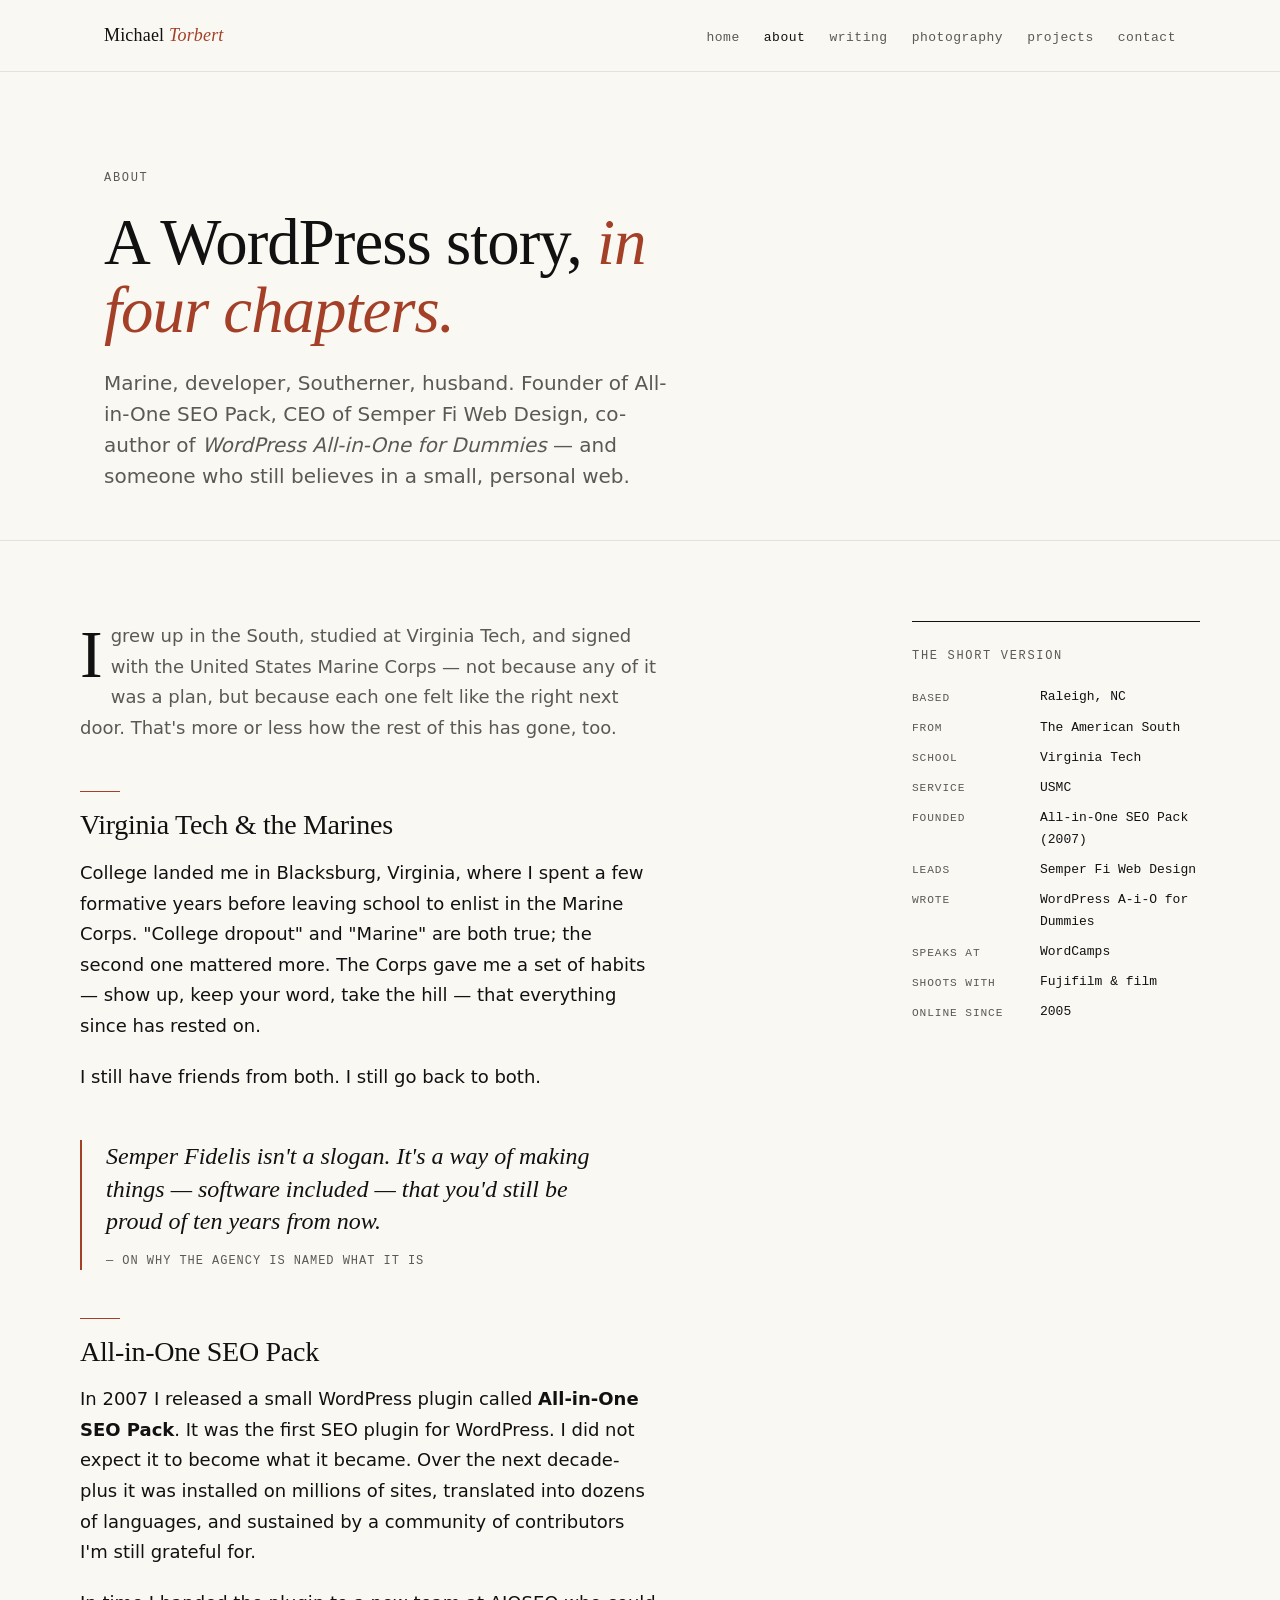
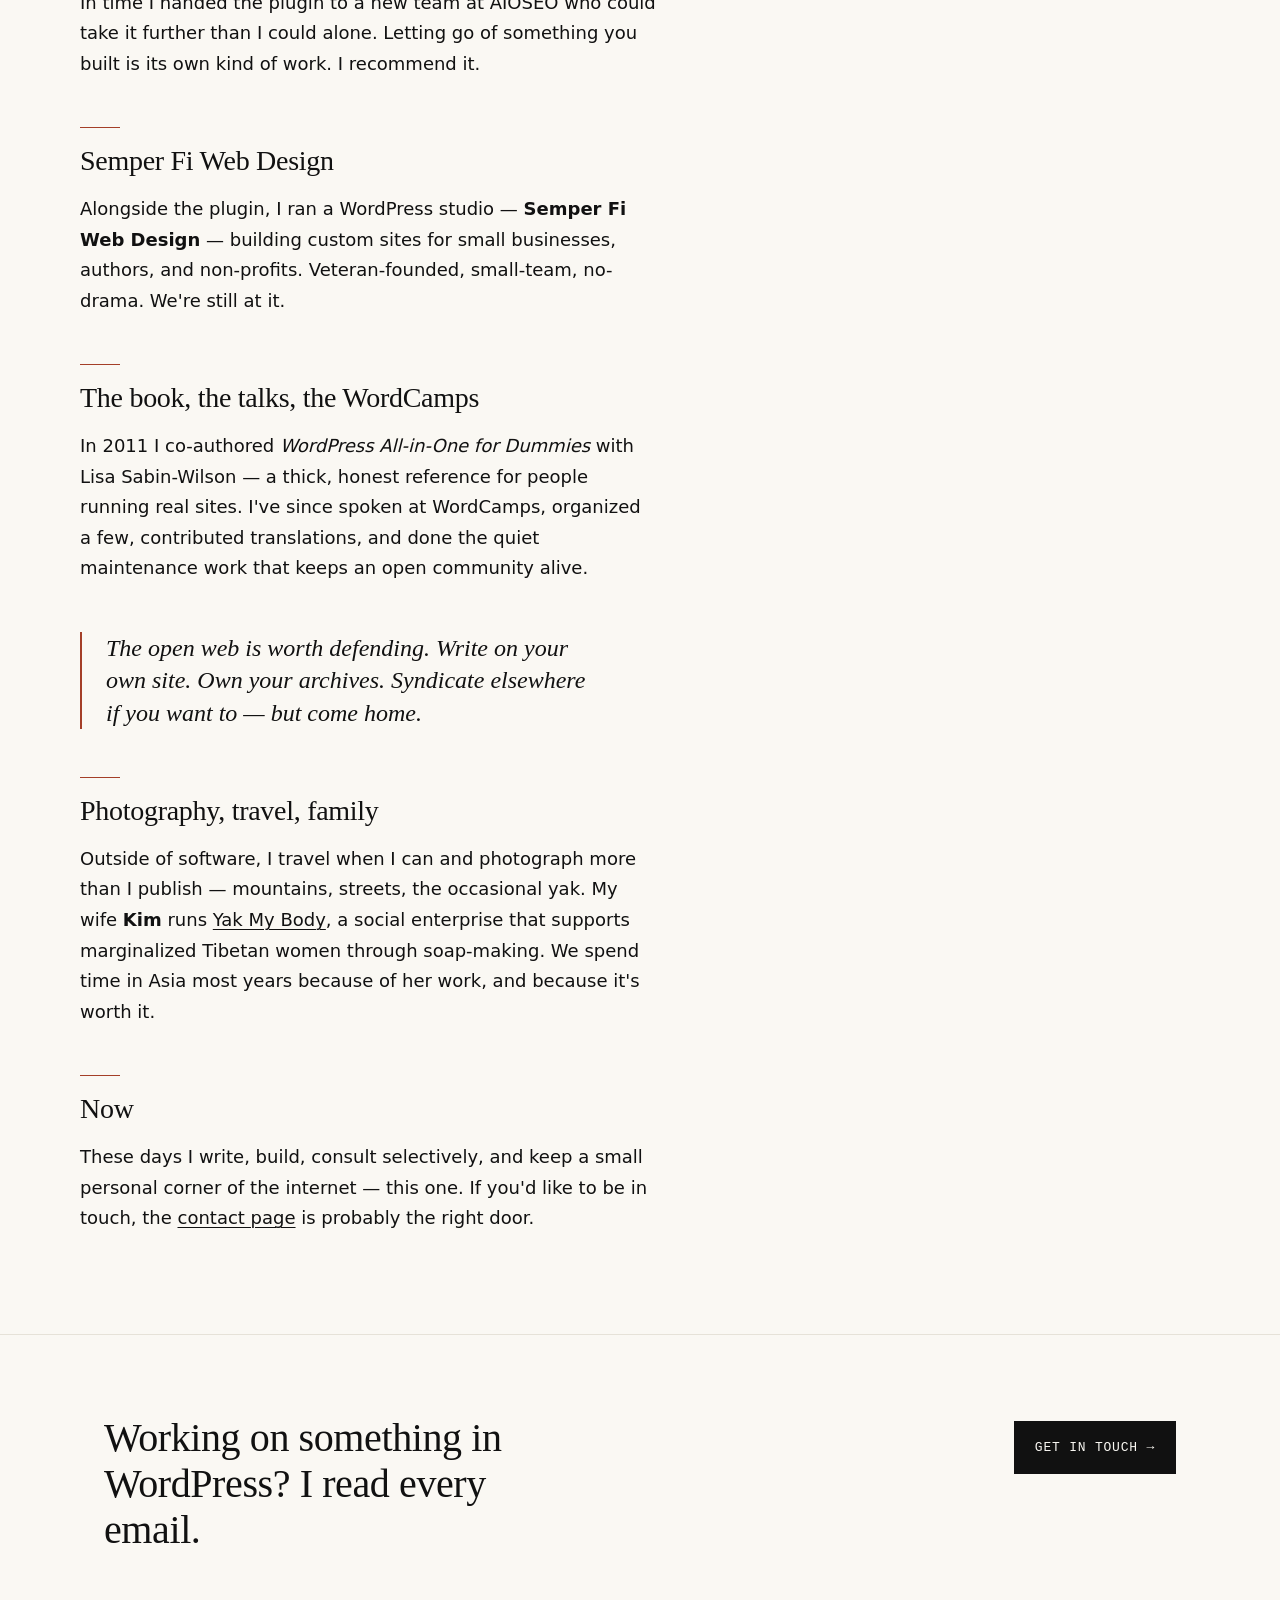
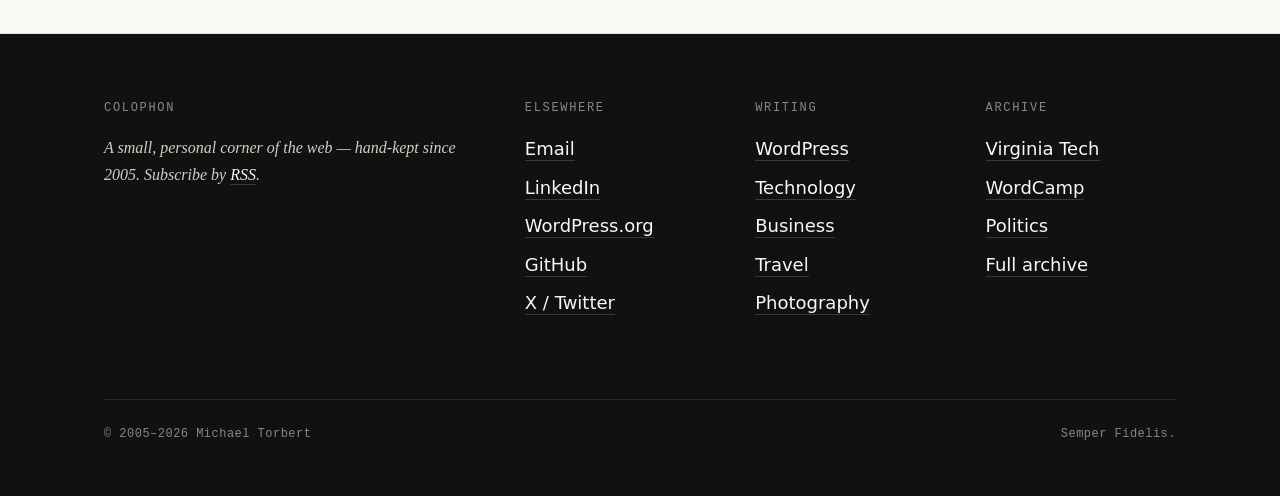
==== redesign/about.html @ 8e6cfedb "Add proposed redesign markup for michaeltorbert.com Three self-contained static HTML mockups (home, " ====
<!doctype html>
<html lang="en">
<head>
  <meta charset="utf-8">
  <meta name="viewport" content="width=device-width, initial-scale=1">
  <title>About — Michael Torbert</title>
  <meta name="description" content="Michael Torbert is a WordPress developer, Marine Corps veteran, founder of All-in-One SEO Pack, CEO of Semper Fi Web Design, and co-author of WordPress All-in-One for Dummies.">
  <style>
    :root {
      --ink: #111111; --bone: #faf8f3; --paper: #ffffff;
      --rule: #e6e2d8; --muted: #5b5952; --accent: #a43f28;
      --serif: Georgia, "Iowan Old Style", "Source Serif Pro", ui-serif, serif;
      --sans: -apple-system, BlinkMacSystemFont, "Inter", "Segoe UI", system-ui, sans-serif;
      --mono: ui-monospace, "SF Mono", "JetBrains Mono", Menlo, monospace;
      --measure: 36rem;
      --canvas: 70rem;
      --step: clamp(1rem, 0.9rem + 0.5vw, 1.125rem);
    }
    *, *::before, *::after { box-sizing: border-box; }
    body { margin: 0; background: var(--bone); color: var(--ink); font: var(--step)/1.7 var(--sans); font-feature-settings: "kern","liga"; }
    a { color: var(--ink); text-decoration: underline; text-underline-offset: 3px; text-decoration-thickness: 1px; }
    a:hover { color: var(--accent); text-decoration-thickness: 2px; }
    a:focus-visible { outline: 2px solid var(--accent); outline-offset: 3px; border-radius: 2px; }

    .skip { position: absolute; left: -9999px; background: var(--ink); color: var(--bone); padding: .5rem .75rem; }
    .skip:focus { left: 1rem; top: 1rem; z-index: 10; }

    .shell { max-width: var(--canvas); margin: 0 auto; padding: 0 1.5rem; }

    /* Header (shared) */
    .site-header { border-bottom: 1px solid var(--rule); background: var(--bone); position: sticky; top: 0; z-index: 5; }
    .site-header .shell { display: flex; align-items: baseline; justify-content: space-between; padding-top: 1.25rem; padding-bottom: 1.25rem; gap: 1.5rem; flex-wrap: wrap; }
    .wordmark { font-family: var(--serif); font-size: 1.125rem; font-weight: 400; letter-spacing: 0.01em; text-decoration: none; }
    .wordmark em { font-style: italic; color: var(--accent); }
    .primary-nav ul { list-style: none; margin: 0; padding: 0; display: flex; gap: 1.5rem; flex-wrap: wrap; font-family: var(--mono); font-size: .8125rem; letter-spacing: 0.04em; text-transform: lowercase; }
    .primary-nav a { text-decoration: none; color: var(--muted); }
    .primary-nav a[aria-current="page"] { color: var(--ink); }
    .primary-nav a:hover { color: var(--accent); }

    /* Page head */
    .page-head { padding: 6rem 0 3rem; border-bottom: 1px solid var(--rule); }
    .eyebrow { font-family: var(--mono); font-size: .75rem; letter-spacing: 0.14em; text-transform: uppercase; color: var(--muted); margin: 0 0 1.25rem; }
    .page-head h1 { font-family: var(--serif); font-weight: 400; font-size: clamp(2.25rem, 1.25rem + 3.5vw, 4.25rem); line-height: 1.05; letter-spacing: -0.015em; margin: 0 0 1.5rem; max-width: 18ch; }
    .page-head h1 em { font-style: italic; color: var(--accent); }
    .page-head .deck { font-size: 1.25rem; line-height: 1.55; color: var(--muted); max-width: var(--measure); margin: 0; }

    /* Article + sidecar */
    .about-body { display: grid; grid-template-columns: minmax(0, 1fr) 18rem; gap: 5rem; padding: 5rem 0; }
    .about-body article { max-width: var(--measure); }
    .about-body h2 { font-family: var(--serif); font-weight: 400; font-size: 1.75rem; line-height: 1.2; margin: 3rem 0 1rem; letter-spacing: -0.01em; }
    .about-body h2::before { content: ""; display: block; width: 2.5rem; height: 1px; background: var(--accent); margin-bottom: 1rem; }
    .about-body p { margin: 0 0 1.25rem; }
    .about-body p + p { text-indent: 1.5em; }
    .about-body p.no-indent + p, .about-body h2 + p, .about-body blockquote + p, .about-body hr + p { text-indent: 0; }
    .about-body .lede { font-size: 1.125rem; color: var(--muted); text-indent: 0; }
    .about-body .lede::first-letter {
      font-family: var(--serif);
      float: left; font-size: 4.25rem; line-height: .85;
      padding: .3rem .5rem 0 0; color: var(--ink);
    }

    blockquote.pull {
      font-family: var(--serif);
      font-size: 1.5rem; line-height: 1.35;
      font-style: italic;
      color: var(--ink);
      margin: 3rem 0;
      padding: 0 0 0 1.5rem;
      border-left: 2px solid var(--accent);
      max-width: 32rem;
    }
    blockquote.pull cite {
      display: block;
      font-family: var(--mono);
      font-size: .75rem;
      font-style: normal;
      letter-spacing: 0.08em;
      text-transform: uppercase;
      color: var(--muted);
      margin-top: 1rem;
    }

    /* Sidecar */
    aside.facts {
      position: sticky; top: 6rem; align-self: start;
      border-top: 1px solid var(--ink);
      padding-top: 1.5rem;
      font-family: var(--mono);
      font-size: .8125rem;
      line-height: 1.7;
    }
    aside.facts h3 {
      font-family: var(--mono); font-size: .75rem; letter-spacing: 0.14em;
      text-transform: uppercase; color: var(--muted); font-weight: 400; margin: 0 0 1.25rem;
    }
    aside.facts dl { margin: 0; display: grid; grid-template-columns: 7rem 1fr; gap: .5rem 1rem; }
    aside.facts dt { color: var(--muted); text-transform: uppercase; font-size: .7rem; letter-spacing: 0.08em; padding-top: .15rem; }
    aside.facts dd { margin: 0; color: var(--ink); }

    /* CTA strip */
    .cta-strip { padding: 5rem 0; border-top: 1px solid var(--rule); border-bottom: 1px solid var(--rule); }
    .cta-strip .shell { display: flex; align-items: baseline; justify-content: space-between; gap: 2rem; flex-wrap: wrap; }
    .cta-strip h2 { font-family: var(--serif); font-weight: 400; font-size: clamp(1.75rem, 1rem + 2vw, 2.5rem); line-height: 1.15; margin: 0; max-width: 22ch; letter-spacing: -0.01em; }
    .cta {
      font-family: var(--mono); font-size: .8125rem; letter-spacing: 0.06em; text-transform: uppercase;
      padding: .9rem 1.25rem; text-decoration: none; border: 1px solid var(--ink);
      display: inline-flex; align-items: center; gap: .5rem;
      background: var(--ink); color: var(--bone);
      transition: background .15s ease, color .15s ease;
    }
    .cta:hover { background: var(--accent); border-color: var(--accent); color: var(--bone); }

    /* Footer (shared) */
    .site-footer { padding: 4rem 0 2.5rem; background: var(--ink); color: var(--bone); }
    .site-footer .shell { display: grid; grid-template-columns: 2fr 1fr 1fr 1fr; gap: 2.5rem; }
    .site-footer h4 { font-family: var(--mono); font-size: .75rem; letter-spacing: 0.14em; text-transform: uppercase; color: #8a877e; margin: 0 0 1rem; font-weight: 400; }
    .site-footer a { color: var(--bone); text-decoration: none; border-bottom: 1px solid #3a3833; padding-bottom: 1px; }
    .site-footer a:hover { border-color: var(--bone); color: #fff; }
    .site-footer ul { list-style: none; margin: 0; padding: 0; display: flex; flex-direction: column; gap: .5rem; }
    .site-footer .colophon { grid-column: 1 / -1; border-top: 1px solid #2a2824; margin-top: 2.5rem; padding-top: 1.5rem; display: flex; justify-content: space-between; gap: 1.5rem; flex-wrap: wrap; font-family: var(--mono); font-size: .75rem; color: #8a877e; letter-spacing: 0.04em; }
    .site-footer .signoff { font-family: var(--serif); font-style: italic; color: #d4cfc2; font-size: 1rem; max-width: 22rem; }

    @media (max-width: 900px) {
      .about-body { grid-template-columns: 1fr; gap: 3rem; padding: 3rem 0; }
      aside.facts { position: static; }
    }
    @media (max-width: 780px) {
      .page-head { padding: 3.5rem 0 2.5rem; }
      .site-header .shell { padding-top: 1rem; padding-bottom: 1rem; }
      .primary-nav ul { gap: 1rem; }
      .site-footer .shell { grid-template-columns: 1fr 1fr; }
      .site-footer .colophon { grid-column: 1 / -1; }
    }
  </style>
</head>
<body>
  <a class="skip" href="#main">Skip to content</a>

  <header class="site-header">
    <div class="shell">
      <a class="wordmark" href="index.html">Michael <em>Torbert</em></a>
      <nav class="primary-nav" aria-label="Primary">
        <ul>
          <li><a href="index.html">home</a></li>
          <li><a href="about.html" aria-current="page">about</a></li>
          <li><a href="/writing/">writing</a></li>
          <li><a href="/photography/">photography</a></li>
          <li><a href="/projects/">projects</a></li>
          <li><a href="contact.html">contact</a></li>
        </ul>
      </nav>
    </div>
  </header>

  <main id="main">

    <section class="page-head" aria-labelledby="about-heading">
      <div class="shell">
        <p class="eyebrow">About</p>
        <h1 id="about-heading">A WordPress story, <em>in four chapters.</em></h1>
        <p class="deck">Marine, developer, Southerner, husband. Founder of All-in-One SEO Pack, CEO of Semper Fi Web Design, co-author of <em>WordPress All-in-One for Dummies</em> — and someone who still believes in a small, personal web.</p>
      </div>
    </section>

    <section>
      <div class="shell about-body">
        <article>
          <p class="lede no-indent">I grew up in the South, studied at Virginia Tech, and signed with the United States Marine Corps — not because any of it was a plan, but because each one felt like the right next door. That's more or less how the rest of this has gone, too.</p>

          <h2>Virginia Tech &amp; the Marines</h2>
          <p class="no-indent">College landed me in Blacksburg, Virginia, where I spent a few formative years before leaving school to enlist in the Marine Corps. "College dropout" and "Marine" are both true; the second one mattered more. The Corps gave me a set of habits — show up, keep your word, take the hill — that everything since has rested on.</p>
          <p>I still have friends from both. I still go back to both.</p>

          <blockquote class="pull">
            Semper Fidelis isn't a slogan. It's a way of making things — software included — that you'd still be proud of ten years from now.
            <cite>— On why the agency is named what it is</cite>
          </blockquote>

          <h2>All-in-One SEO Pack</h2>
          <p class="no-indent">In 2007 I released a small WordPress plugin called <strong>All-in-One SEO Pack</strong>. It was the first SEO plugin for WordPress. I did not expect it to become what it became. Over the next decade-plus it was installed on millions of sites, translated into dozens of languages, and sustained by a community of contributors I'm still grateful for.</p>
          <p>In time I handed the plugin to a new team at AIOSEO who could take it further than I could alone. Letting go of something you built is its own kind of work. I recommend it.</p>

          <h2>Semper Fi Web Design</h2>
          <p class="no-indent">Alongside the plugin, I ran a WordPress studio — <strong>Semper Fi Web Design</strong> — building custom sites for small businesses, authors, and non-profits. Veteran-founded, small-team, no-drama. We're still at it.</p>

          <h2>The book, the talks, the WordCamps</h2>
          <p class="no-indent">In 2011 I co-authored <em>WordPress All-in-One for Dummies</em> with Lisa Sabin-Wilson — a thick, honest reference for people running real sites. I've since spoken at WordCamps, organized a few, contributed translations, and done the quiet maintenance work that keeps an open community alive.</p>

          <blockquote class="pull">
            The open web is worth defending. Write on your own site. Own your archives. Syndicate elsewhere if you want to — but come home.
          </blockquote>

          <h2>Photography, travel, family</h2>
          <p class="no-indent">Outside of software, I travel when I can and photograph more than I publish — mountains, streets, the occasional yak. My wife <strong>Kim</strong> runs <a href="#">Yak My Body</a>, a social enterprise that supports marginalized Tibetan women through soap-making. We spend time in Asia most years because of her work, and because it's worth it.</p>

          <h2>Now</h2>
          <p class="no-indent">These days I write, build, consult selectively, and keep a small personal corner of the internet — this one. If you'd like to be in touch, the <a href="contact.html">contact page</a> is probably the right door.</p>
        </article>

        <aside class="facts" aria-label="Quick facts">
          <h3>The short version</h3>
          <dl>
            <dt>Based</dt>          <dd>Raleigh, NC</dd>
            <dt>From</dt>           <dd>The American South</dd>
            <dt>School</dt>         <dd>Virginia Tech</dd>
            <dt>Service</dt>        <dd>USMC</dd>
            <dt>Founded</dt>        <dd>All-in-One SEO Pack (2007)</dd>
            <dt>Leads</dt>          <dd>Semper Fi Web Design</dd>
            <dt>Wrote</dt>          <dd>WordPress A-i-O for Dummies</dd>
            <dt>Speaks at</dt>      <dd>WordCamps</dd>
            <dt>Shoots with</dt>    <dd>Fujifilm &amp; film</dd>
            <dt>Online since</dt>   <dd>2005</dd>
          </dl>
        </aside>
      </div>
    </section>

    <section class="cta-strip" aria-label="Contact">
      <div class="shell">
        <h2>Working on something in WordPress? I read every email.</h2>
        <a class="cta" href="contact.html">Get in touch →</a>
      </div>
    </section>

  </main>

  <footer class="site-footer">
    <div class="shell">
      <div>
        <h4>Colophon</h4>
        <p class="signoff">A small, personal corner of the web — hand-kept since 2005. Subscribe by <a href="/feed/">RSS</a>.</p>
      </div>
      <div>
        <h4>Elsewhere</h4>
        <ul>
          <li><a href="mailto:michael@example.com">Email</a></li>
          <li><a href="https://www.linkedin.com/in/michaeltorbert/">LinkedIn</a></li>
          <li><a href="https://profiles.wordpress.org/hallsofmontezuma/">WordPress.org</a></li>
          <li><a href="#">GitHub</a></li>
          <li><a href="#">X / Twitter</a></li>
        </ul>
      </div>
      <div>
        <h4>Writing</h4>
        <ul>
          <li><a href="/category/wordpress/">WordPress</a></li>
          <li><a href="/category/technology/">Technology</a></li>
          <li><a href="/category/business/">Business</a></li>
          <li><a href="/category/travel/">Travel</a></li>
          <li><a href="/category/photography/">Photography</a></li>
        </ul>
      </div>
      <div>
        <h4>Archive</h4>
        <ul>
          <li><a href="/category/virginia-tech/">Virginia Tech</a></li>
          <li><a href="/category/wordcamp/">WordCamp</a></li>
          <li><a href="/category/politics/">Politics</a></li>
          <li><a href="/archive/">Full archive</a></li>
        </ul>
      </div>
      <p class="colophon">
        <span>© 2005–2026 Michael Torbert</span>
        <span>Semper Fidelis.</span>
      </p>
    </div>
  </footer>

</body>
</html>
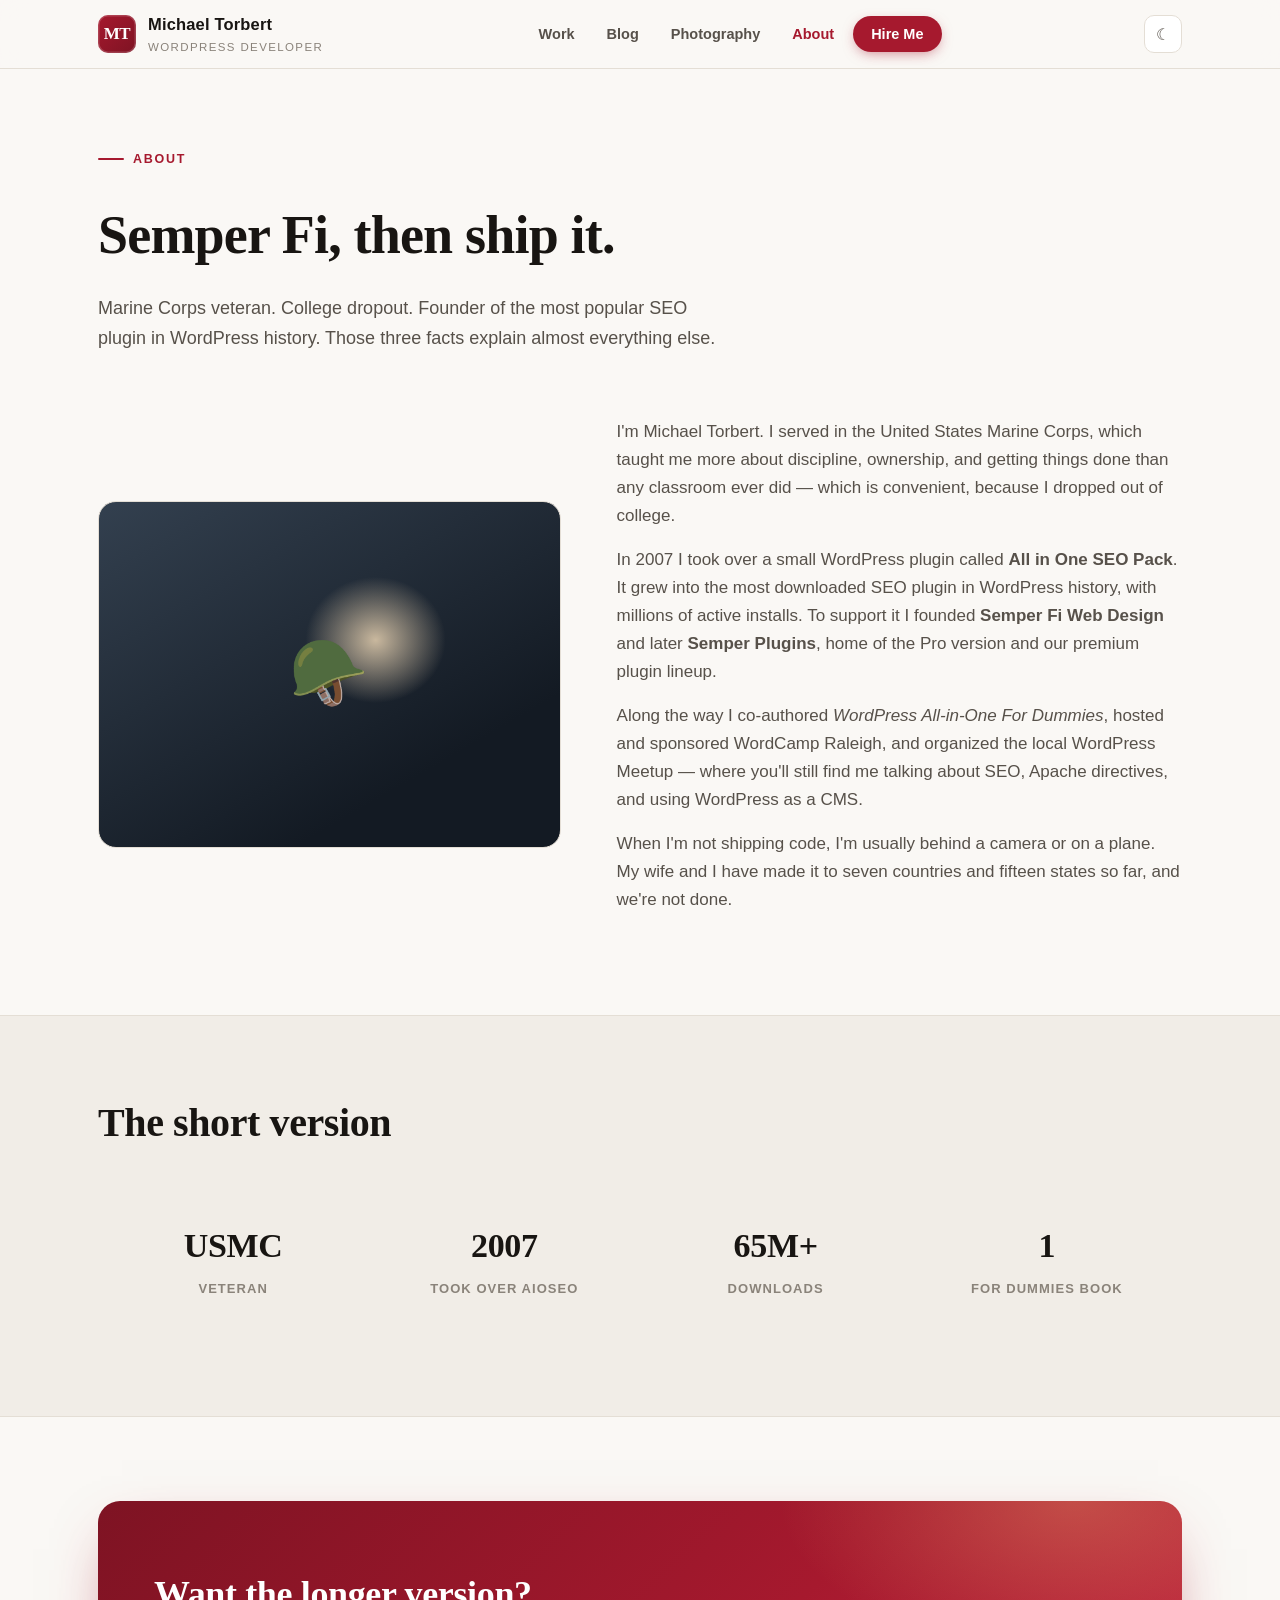
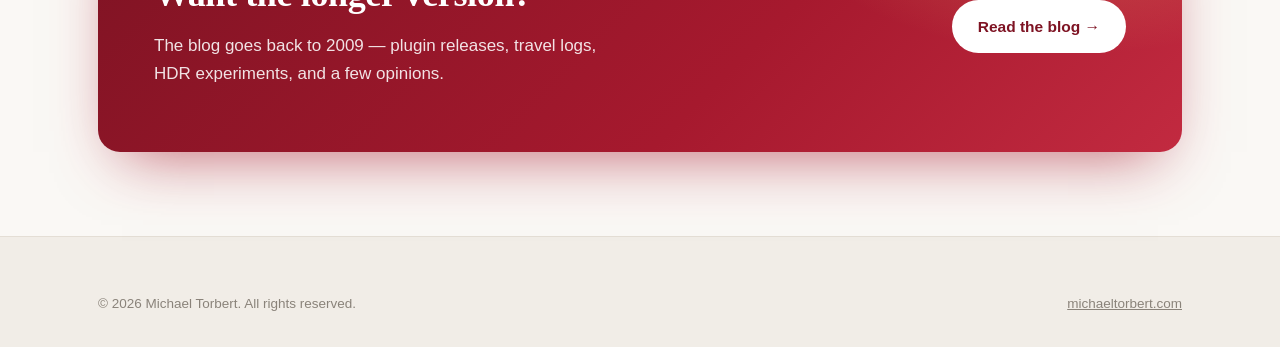
==== commit dd65386c: "Add comprehensive redesign prototype for michaeltorbert.com Static, dependency-free prototype: homep" ====
--- a/redesign/about.html
+++ b/redesign/about.html
@@ -1,270 +1,108 @@
-<!doctype html>
+<!DOCTYPE html>
 <html lang="en">
 <head>
-  <meta charset="utf-8">
-  <meta name="viewport" content="width=device-width, initial-scale=1">
-  <title>About — Michael Torbert</title>
-  <meta name="description" content="Michael Torbert is a WordPress developer, Marine Corps veteran, founder of All-in-One SEO Pack, CEO of Semper Fi Web Design, and co-author of WordPress All-in-One for Dummies.">
-  <style>
-    :root {
-      --ink: #111111; --bone: #faf8f3; --paper: #ffffff;
-      --rule: #e6e2d8; --muted: #5b5952; --accent: #a43f28;
-      --serif: Georgia, "Iowan Old Style", "Source Serif Pro", ui-serif, serif;
-      --sans: -apple-system, BlinkMacSystemFont, "Inter", "Segoe UI", system-ui, sans-serif;
-      --mono: ui-monospace, "SF Mono", "JetBrains Mono", Menlo, monospace;
-      --measure: 36rem;
-      --canvas: 70rem;
-      --step: clamp(1rem, 0.9rem + 0.5vw, 1.125rem);
-    }
-    *, *::before, *::after { box-sizing: border-box; }
-    body { margin: 0; background: var(--bone); color: var(--ink); font: var(--step)/1.7 var(--sans); font-feature-settings: "kern","liga"; }
-    a { color: var(--ink); text-decoration: underline; text-underline-offset: 3px; text-decoration-thickness: 1px; }
-    a:hover { color: var(--accent); text-decoration-thickness: 2px; }
-    a:focus-visible { outline: 2px solid var(--accent); outline-offset: 3px; border-radius: 2px; }
-
-    .skip { position: absolute; left: -9999px; background: var(--ink); color: var(--bone); padding: .5rem .75rem; }
-    .skip:focus { left: 1rem; top: 1rem; z-index: 10; }
-
-    .shell { max-width: var(--canvas); margin: 0 auto; padding: 0 1.5rem; }
-
-    /* Header (shared) */
-    .site-header { border-bottom: 1px solid var(--rule); background: var(--bone); position: sticky; top: 0; z-index: 5; }
-    .site-header .shell { display: flex; align-items: baseline; justify-content: space-between; padding-top: 1.25rem; padding-bottom: 1.25rem; gap: 1.5rem; flex-wrap: wrap; }
-    .wordmark { font-family: var(--serif); font-size: 1.125rem; font-weight: 400; letter-spacing: 0.01em; text-decoration: none; }
-    .wordmark em { font-style: italic; color: var(--accent); }
-    .primary-nav ul { list-style: none; margin: 0; padding: 0; display: flex; gap: 1.5rem; flex-wrap: wrap; font-family: var(--mono); font-size: .8125rem; letter-spacing: 0.04em; text-transform: lowercase; }
-    .primary-nav a { text-decoration: none; color: var(--muted); }
-    .primary-nav a[aria-current="page"] { color: var(--ink); }
-    .primary-nav a:hover { color: var(--accent); }
-
-    /* Page head */
-    .page-head { padding: 6rem 0 3rem; border-bottom: 1px solid var(--rule); }
-    .eyebrow { font-family: var(--mono); font-size: .75rem; letter-spacing: 0.14em; text-transform: uppercase; color: var(--muted); margin: 0 0 1.25rem; }
-    .page-head h1 { font-family: var(--serif); font-weight: 400; font-size: clamp(2.25rem, 1.25rem + 3.5vw, 4.25rem); line-height: 1.05; letter-spacing: -0.015em; margin: 0 0 1.5rem; max-width: 18ch; }
-    .page-head h1 em { font-style: italic; color: var(--accent); }
-    .page-head .deck { font-size: 1.25rem; line-height: 1.55; color: var(--muted); max-width: var(--measure); margin: 0; }
-
-    /* Article + sidecar */
-    .about-body { display: grid; grid-template-columns: minmax(0, 1fr) 18rem; gap: 5rem; padding: 5rem 0; }
-    .about-body article { max-width: var(--measure); }
-    .about-body h2 { font-family: var(--serif); font-weight: 400; font-size: 1.75rem; line-height: 1.2; margin: 3rem 0 1rem; letter-spacing: -0.01em; }
-    .about-body h2::before { content: ""; display: block; width: 2.5rem; height: 1px; background: var(--accent); margin-bottom: 1rem; }
-    .about-body p { margin: 0 0 1.25rem; }
-    .about-body p + p { text-indent: 1.5em; }
-    .about-body p.no-indent + p, .about-body h2 + p, .about-body blockquote + p, .about-body hr + p { text-indent: 0; }
-    .about-body .lede { font-size: 1.125rem; color: var(--muted); text-indent: 0; }
-    .about-body .lede::first-letter {
-      font-family: var(--serif);
-      float: left; font-size: 4.25rem; line-height: .85;
-      padding: .3rem .5rem 0 0; color: var(--ink);
-    }
-
-    blockquote.pull {
-      font-family: var(--serif);
-      font-size: 1.5rem; line-height: 1.35;
-      font-style: italic;
-      color: var(--ink);
-      margin: 3rem 0;
-      padding: 0 0 0 1.5rem;
-      border-left: 2px solid var(--accent);
-      max-width: 32rem;
-    }
-    blockquote.pull cite {
-      display: block;
-      font-family: var(--mono);
-      font-size: .75rem;
-      font-style: normal;
-      letter-spacing: 0.08em;
-      text-transform: uppercase;
-      color: var(--muted);
-      margin-top: 1rem;
-    }
-
-    /* Sidecar */
-    aside.facts {
-      position: sticky; top: 6rem; align-self: start;
-      border-top: 1px solid var(--ink);
-      padding-top: 1.5rem;
-      font-family: var(--mono);
-      font-size: .8125rem;
-      line-height: 1.7;
-    }
-    aside.facts h3 {
-      font-family: var(--mono); font-size: .75rem; letter-spacing: 0.14em;
-      text-transform: uppercase; color: var(--muted); font-weight: 400; margin: 0 0 1.25rem;
-    }
-    aside.facts dl { margin: 0; display: grid; grid-template-columns: 7rem 1fr; gap: .5rem 1rem; }
-    aside.facts dt { color: var(--muted); text-transform: uppercase; font-size: .7rem; letter-spacing: 0.08em; padding-top: .15rem; }
-    aside.facts dd { margin: 0; color: var(--ink); }
-
-    /* CTA strip */
-    .cta-strip { padding: 5rem 0; border-top: 1px solid var(--rule); border-bottom: 1px solid var(--rule); }
-    .cta-strip .shell { display: flex; align-items: baseline; justify-content: space-between; gap: 2rem; flex-wrap: wrap; }
-    .cta-strip h2 { font-family: var(--serif); font-weight: 400; font-size: clamp(1.75rem, 1rem + 2vw, 2.5rem); line-height: 1.15; margin: 0; max-width: 22ch; letter-spacing: -0.01em; }
-    .cta {
-      font-family: var(--mono); font-size: .8125rem; letter-spacing: 0.06em; text-transform: uppercase;
-      padding: .9rem 1.25rem; text-decoration: none; border: 1px solid var(--ink);
-      display: inline-flex; align-items: center; gap: .5rem;
-      background: var(--ink); color: var(--bone);
-      transition: background .15s ease, color .15s ease;
-    }
-    .cta:hover { background: var(--accent); border-color: var(--accent); color: var(--bone); }
-
-    /* Footer (shared) */
-    .site-footer { padding: 4rem 0 2.5rem; background: var(--ink); color: var(--bone); }
-    .site-footer .shell { display: grid; grid-template-columns: 2fr 1fr 1fr 1fr; gap: 2.5rem; }
-    .site-footer h4 { font-family: var(--mono); font-size: .75rem; letter-spacing: 0.14em; text-transform: uppercase; color: #8a877e; margin: 0 0 1rem; font-weight: 400; }
-    .site-footer a { color: var(--bone); text-decoration: none; border-bottom: 1px solid #3a3833; padding-bottom: 1px; }
-    .site-footer a:hover { border-color: var(--bone); color: #fff; }
-    .site-footer ul { list-style: none; margin: 0; padding: 0; display: flex; flex-direction: column; gap: .5rem; }
-    .site-footer .colophon { grid-column: 1 / -1; border-top: 1px solid #2a2824; margin-top: 2.5rem; padding-top: 1.5rem; display: flex; justify-content: space-between; gap: 1.5rem; flex-wrap: wrap; font-family: var(--mono); font-size: .75rem; color: #8a877e; letter-spacing: 0.04em; }
-    .site-footer .signoff { font-family: var(--serif); font-style: italic; color: #d4cfc2; font-size: 1rem; max-width: 22rem; }
-
-    @media (max-width: 900px) {
-      .about-body { grid-template-columns: 1fr; gap: 3rem; padding: 3rem 0; }
-      aside.facts { position: static; }
-    }
-    @media (max-width: 780px) {
-      .page-head { padding: 3.5rem 0 2.5rem; }
-      .site-header .shell { padding-top: 1rem; padding-bottom: 1rem; }
-      .primary-nav ul { gap: 1rem; }
-      .site-footer .shell { grid-template-columns: 1fr 1fr; }
-      .site-footer .colophon { grid-column: 1 / -1; }
-    }
-  </style>
+<meta charset="UTF-8">
+<meta name="viewport" content="width=device-width, initial-scale=1.0">
+<title>About — Michael Torbert</title>
+<meta name="description" content="Michael Torbert: Marine Corps veteran, founder of All in One SEO Pack, CEO of Semper Fi Web Design, co-author of WordPress All-in-One For Dummies.">
+<link rel="stylesheet" href="assets/style.css">
+<script src="assets/main.js"></script>
 </head>
 <body>
-  <a class="skip" href="#main">Skip to content</a>
 
-  <header class="site-header">
-    <div class="shell">
-      <a class="wordmark" href="index.html">Michael <em>Torbert</em></a>
-      <nav class="primary-nav" aria-label="Primary">
-        <ul>
-          <li><a href="index.html">home</a></li>
-          <li><a href="about.html" aria-current="page">about</a></li>
-          <li><a href="/writing/">writing</a></li>
-          <li><a href="/photography/">photography</a></li>
-          <li><a href="/projects/">projects</a></li>
-          <li><a href="contact.html">contact</a></li>
-        </ul>
-      </nav>
+<header class="site-header">
+  <div class="wrap nav">
+    <a class="brand" href="index.html">
+      <span class="monogram">MT</span>
+      <span class="name">Michael Torbert<small>WordPress Developer</small></span>
+    </a>
+    <ul class="nav-links">
+      <li><a href="index.html#work">Work</a></li>
+      <li><a href="blog.html">Blog</a></li>
+      <li><a href="index.html#photography">Photography</a></li>
+      <li><a href="about.html" class="active">About</a></li>
+      <li><a href="hire.html" class="nav-cta">Hire Me</a></li>
+    </ul>
+    <div style="display:flex;gap:10px;">
+      <button class="theme-toggle" aria-label="Toggle dark mode">☾</button>
+      <button class="menu-btn" aria-label="Menu">☰</button>
     </div>
-  </header>
+  </div>
+</header>
 
-  <main id="main">
-
-    <section class="page-head" aria-labelledby="about-heading">
-      <div class="shell">
-        <p class="eyebrow">About</p>
-        <h1 id="about-heading">A WordPress story, <em>in four chapters.</em></h1>
-        <p class="deck">Marine, developer, Southerner, husband. Founder of All-in-One SEO Pack, CEO of Semper Fi Web Design, co-author of <em>WordPress All-in-One for Dummies</em> — and someone who still believes in a small, personal web.</p>
-      </div>
-    </section>
-
-    <section>
-      <div class="shell about-body">
-        <article>
-          <p class="lede no-indent">I grew up in the South, studied at Virginia Tech, and signed with the United States Marine Corps — not because any of it was a plan, but because each one felt like the right next door. That's more or less how the rest of this has gone, too.</p>
-
-          <h2>Virginia Tech &amp; the Marines</h2>
-          <p class="no-indent">College landed me in Blacksburg, Virginia, where I spent a few formative years before leaving school to enlist in the Marine Corps. "College dropout" and "Marine" are both true; the second one mattered more. The Corps gave me a set of habits — show up, keep your word, take the hill — that everything since has rested on.</p>
-          <p>I still have friends from both. I still go back to both.</p>
-
-          <blockquote class="pull">
-            Semper Fidelis isn't a slogan. It's a way of making things — software included — that you'd still be proud of ten years from now.
-            <cite>— On why the agency is named what it is</cite>
-          </blockquote>
-
-          <h2>All-in-One SEO Pack</h2>
-          <p class="no-indent">In 2007 I released a small WordPress plugin called <strong>All-in-One SEO Pack</strong>. It was the first SEO plugin for WordPress. I did not expect it to become what it became. Over the next decade-plus it was installed on millions of sites, translated into dozens of languages, and sustained by a community of contributors I'm still grateful for.</p>
-          <p>In time I handed the plugin to a new team at AIOSEO who could take it further than I could alone. Letting go of something you built is its own kind of work. I recommend it.</p>
-
-          <h2>Semper Fi Web Design</h2>
-          <p class="no-indent">Alongside the plugin, I ran a WordPress studio — <strong>Semper Fi Web Design</strong> — building custom sites for small businesses, authors, and non-profits. Veteran-founded, small-team, no-drama. We're still at it.</p>
-
-          <h2>The book, the talks, the WordCamps</h2>
-          <p class="no-indent">In 2011 I co-authored <em>WordPress All-in-One for Dummies</em> with Lisa Sabin-Wilson — a thick, honest reference for people running real sites. I've since spoken at WordCamps, organized a few, contributed translations, and done the quiet maintenance work that keeps an open community alive.</p>
-
-          <blockquote class="pull">
-            The open web is worth defending. Write on your own site. Own your archives. Syndicate elsewhere if you want to — but come home.
-          </blockquote>
-
-          <h2>Photography, travel, family</h2>
-          <p class="no-indent">Outside of software, I travel when I can and photograph more than I publish — mountains, streets, the occasional yak. My wife <strong>Kim</strong> runs <a href="#">Yak My Body</a>, a social enterprise that supports marginalized Tibetan women through soap-making. We spend time in Asia most years because of her work, and because it's worth it.</p>
-
-          <h2>Now</h2>
-          <p class="no-indent">These days I write, build, consult selectively, and keep a small personal corner of the internet — this one. If you'd like to be in touch, the <a href="contact.html">contact page</a> is probably the right door.</p>
-        </article>
-
-        <aside class="facts" aria-label="Quick facts">
-          <h3>The short version</h3>
-          <dl>
-            <dt>Based</dt>          <dd>Raleigh, NC</dd>
-            <dt>From</dt>           <dd>The American South</dd>
-            <dt>School</dt>         <dd>Virginia Tech</dd>
-            <dt>Service</dt>        <dd>USMC</dd>
-            <dt>Founded</dt>        <dd>All-in-One SEO Pack (2007)</dd>
-            <dt>Leads</dt>          <dd>Semper Fi Web Design</dd>
-            <dt>Wrote</dt>          <dd>WordPress A-i-O for Dummies</dd>
-            <dt>Speaks at</dt>      <dd>WordCamps</dd>
-            <dt>Shoots with</dt>    <dd>Fujifilm &amp; film</dd>
-            <dt>Online since</dt>   <dd>2005</dd>
-          </dl>
-        </aside>
-      </div>
-    </section>
-
-    <section class="cta-strip" aria-label="Contact">
-      <div class="shell">
-        <h2>Working on something in WordPress? I read every email.</h2>
-        <a class="cta" href="contact.html">Get in touch →</a>
-      </div>
-    </section>
-
-  </main>
-
-  <footer class="site-footer">
-    <div class="shell">
-      <div>
-        <h4>Colophon</h4>
-        <p class="signoff">A small, personal corner of the web — hand-kept since 2005. Subscribe by <a href="/feed/">RSS</a>.</p>
-      </div>
-      <div>
-        <h4>Elsewhere</h4>
-        <ul>
-          <li><a href="mailto:michael@example.com">Email</a></li>
-          <li><a href="https://www.linkedin.com/in/michaeltorbert/">LinkedIn</a></li>
-          <li><a href="https://profiles.wordpress.org/hallsofmontezuma/">WordPress.org</a></li>
-          <li><a href="#">GitHub</a></li>
-          <li><a href="#">X / Twitter</a></li>
-        </ul>
-      </div>
-      <div>
-        <h4>Writing</h4>
-        <ul>
-          <li><a href="/category/wordpress/">WordPress</a></li>
-          <li><a href="/category/technology/">Technology</a></li>
-          <li><a href="/category/business/">Business</a></li>
-          <li><a href="/category/travel/">Travel</a></li>
-          <li><a href="/category/photography/">Photography</a></li>
-        </ul>
-      </div>
-      <div>
-        <h4>Archive</h4>
-        <ul>
-          <li><a href="/category/virginia-tech/">Virginia Tech</a></li>
-          <li><a href="/category/wordcamp/">WordCamp</a></li>
-          <li><a href="/category/politics/">Politics</a></li>
-          <li><a href="/archive/">Full archive</a></li>
-        </ul>
-      </div>
-      <p class="colophon">
-        <span>© 2005–2026 Michael Torbert</span>
-        <span>Semper Fidelis.</span>
+<main>
+  <section class="page-hero">
+    <div class="wrap">
+      <span class="kicker">About</span>
+      <h1>Semper Fi, then ship it.</h1>
+      <p class="lede">
+        Marine Corps veteran. College dropout. Founder of the most popular SEO plugin
+        in WordPress history. Those three facts explain almost everything else.
       </p>
     </div>
-  </footer>
+  </section>
+
+  <section class="section" style="padding-top:20px;">
+    <div class="wrap about-band">
+      <div class="photo">🪖</div>
+      <div>
+        <p>
+          I'm Michael Torbert. I served in the United States Marine Corps, which taught me
+          more about discipline, ownership, and getting things done than any classroom ever
+          did — which is convenient, because I dropped out of college.
+        </p>
+        <p>
+          In 2007 I took over a small WordPress plugin called <strong>All in One SEO Pack</strong>.
+          It grew into the most downloaded SEO plugin in WordPress history, with millions of
+          active installs. To support it I founded <strong>Semper Fi Web Design</strong> and later
+          <strong>Semper Plugins</strong>, home of the Pro version and our premium plugin lineup.
+        </p>
+        <p>
+          Along the way I co-authored <em>WordPress All-in-One For Dummies</em>, hosted and
+          sponsored WordCamp Raleigh, and organized the local WordPress Meetup — where you'll
+          still find me talking about SEO, Apache directives, and using WordPress as a CMS.
+        </p>
+        <p>
+          When I'm not shipping code, I'm usually behind a camera or on a plane. My wife and I
+          have made it to seven countries and fifteen states so far, and we're not done.
+        </p>
+      </div>
+    </div>
+  </section>
+
+  <section class="section alt">
+    <div class="wrap">
+      <div class="section-head"><h2>The short version</h2></div>
+      <div class="stats-grid" style="background:transparent;">
+        <div class="stat"><b>USMC</b><span>Veteran</span></div>
+        <div class="stat"><b>2007</b><span>Took over AIOSEO</span></div>
+        <div class="stat"><b>65M+</b><span>Downloads</span></div>
+        <div class="stat"><b>1</b><span>For Dummies book</span></div>
+      </div>
+    </div>
+  </section>
+
+  <section class="section">
+    <div class="wrap">
+      <div class="cta-band">
+        <div>
+          <h2>Want the longer version?</h2>
+          <p>The blog goes back to 2009 — plugin releases, travel logs, HDR experiments, and a few opinions.</p>
+        </div>
+        <a class="btn" href="blog.html">Read the blog →</a>
+      </div>
+    </div>
+  </section>
+</main>
+
+<footer class="site-footer" style="margin-top:0;">
+  <div class="wrap">
+    <div class="footer-bottom" style="border-top:0;padding-top:0;">
+      <span>© 2026 Michael Torbert. All rights reserved.</span>
+      <span><a href="index.html" style="color:inherit;">michaeltorbert.com</a></span>
+    </div>
+  </div>
+</footer>
 
 </body>
 </html>
--- a/redesign/assets/style.css
+++ b/redesign/assets/style.css
@@ -0,0 +1,956 @@
+/* ==========================================================================
+   michaeltorbert.com — 2026 redesign
+   Editorial-modern personal brand. Marine scarlet + gold on warm neutrals.
+   ========================================================================== */
+
+:root {
+  --bg: #faf8f5;
+  --bg-alt: #f1ede7;
+  --surface: #ffffff;
+  --ink: #181512;
+  --ink-soft: #57514a;
+  --ink-faint: #8a837a;
+  --line: #e4ded5;
+  --scarlet: #a6192e;
+  --scarlet-deep: #7e1323;
+  --gold: #c99a2e;
+  --gold-soft: #f3e3bd;
+  --radius: 14px;
+  --shadow: 0 1px 2px rgba(24, 21, 18, .05), 0 12px 32px -12px rgba(24, 21, 18, .14);
+  --font-display: "Iowan Old Style", "Palatino Linotype", Palatino, Georgia, serif;
+  --font-body: -apple-system, BlinkMacSystemFont, "Segoe UI", Roboto, "Helvetica Neue", Arial, sans-serif;
+  --font-mono: ui-monospace, "SF Mono", "Cascadia Code", Menlo, Consolas, monospace;
+}
+
+[data-theme="dark"] {
+  --bg: #12100e;
+  --bg-alt: #1a1714;
+  --surface: #211d19;
+  --ink: #f2ede6;
+  --ink-soft: #b8b0a5;
+  --ink-faint: #7d756b;
+  --line: #322c26;
+  --scarlet: #e2495e;
+  --scarlet-deep: #c43349;
+  --gold: #d9ad4b;
+  --gold-soft: #322a1a;
+  --shadow: 0 1px 2px rgba(0, 0, 0, .4), 0 16px 40px -16px rgba(0, 0, 0, .6);
+}
+
+* { box-sizing: border-box; margin: 0; padding: 0; }
+
+html { scroll-behavior: smooth; }
+
+body {
+  font-family: var(--font-body);
+  background: var(--bg);
+  color: var(--ink);
+  line-height: 1.65;
+  font-size: 17px;
+  -webkit-font-smoothing: antialiased;
+  transition: background .3s ease, color .3s ease;
+}
+
+img { max-width: 100%; display: block; }
+a { color: inherit; }
+
+.wrap { max-width: 1140px; margin: 0 auto; padding: 0 28px; }
+
+/* ---------- Header ---------- */
+
+.site-header {
+  position: sticky;
+  top: 0;
+  z-index: 50;
+  background: color-mix(in srgb, var(--bg) 88%, transparent);
+  backdrop-filter: blur(12px);
+  -webkit-backdrop-filter: blur(12px);
+  border-bottom: 1px solid var(--line);
+}
+
+.nav {
+  display: flex;
+  align-items: center;
+  justify-content: space-between;
+  height: 68px;
+  gap: 24px;
+}
+
+.brand {
+  display: flex;
+  align-items: center;
+  gap: 12px;
+  text-decoration: none;
+  font-weight: 700;
+  letter-spacing: .01em;
+}
+
+.brand .monogram {
+  width: 38px;
+  height: 38px;
+  border-radius: 10px;
+  background: linear-gradient(135deg, var(--scarlet), var(--scarlet-deep));
+  color: #fff;
+  font-family: var(--font-display);
+  font-size: 17px;
+  display: grid;
+  place-items: center;
+  letter-spacing: -.02em;
+  box-shadow: inset 0 0 0 1.5px rgba(255, 255, 255, .18);
+}
+
+.brand .name { font-size: 16.5px; }
+.brand .name small {
+  display: block;
+  font-weight: 500;
+  font-size: 11.5px;
+  letter-spacing: .12em;
+  text-transform: uppercase;
+  color: var(--ink-faint);
+}
+
+.nav-links {
+  display: flex;
+  align-items: center;
+  gap: 6px;
+  list-style: none;
+}
+
+.nav-links a {
+  text-decoration: none;
+  font-size: 14.5px;
+  font-weight: 600;
+  color: var(--ink-soft);
+  padding: 9px 13px;
+  border-radius: 9px;
+  transition: color .15s, background .15s;
+}
+
+.nav-links a:hover { color: var(--ink); background: var(--bg-alt); }
+.nav-links a.active { color: var(--scarlet); }
+
+.nav-cta {
+  text-decoration: none;
+  font-size: 14.5px;
+  font-weight: 700;
+  color: #fff !important;
+  background: var(--scarlet);
+  padding: 10px 18px !important;
+  border-radius: 99px !important;
+  box-shadow: 0 4px 14px -4px color-mix(in srgb, var(--scarlet) 60%, transparent);
+}
+.nav-cta:hover { background: var(--scarlet-deep) !important; color: #fff !important; }
+
+.theme-toggle {
+  border: 1px solid var(--line);
+  background: var(--surface);
+  color: var(--ink-soft);
+  width: 38px;
+  height: 38px;
+  border-radius: 10px;
+  cursor: pointer;
+  font-size: 16px;
+  display: grid;
+  place-items: center;
+}
+.theme-toggle:hover { color: var(--ink); }
+
+.menu-btn { display: none; }
+
+/* ---------- Hero ---------- */
+
+.hero {
+  position: relative;
+  padding: 88px 0 72px;
+  overflow: hidden;
+}
+
+.hero::before {
+  content: "";
+  position: absolute;
+  inset: 0;
+  background:
+    radial-gradient(700px 360px at 85% -10%, color-mix(in srgb, var(--gold) 16%, transparent), transparent 70%),
+    radial-gradient(620px 420px at -8% 110%, color-mix(in srgb, var(--scarlet) 9%, transparent), transparent 70%);
+  pointer-events: none;
+}
+
+.hero-grid {
+  position: relative;
+  display: grid;
+  grid-template-columns: 1.25fr .75fr;
+  gap: 56px;
+  align-items: center;
+}
+
+.kicker {
+  display: inline-flex;
+  align-items: center;
+  gap: 9px;
+  font-size: 12.5px;
+  font-weight: 700;
+  letter-spacing: .14em;
+  text-transform: uppercase;
+  color: var(--scarlet);
+  margin-bottom: 22px;
+}
+.kicker::before {
+  content: "";
+  width: 26px;
+  height: 2px;
+  background: var(--scarlet);
+  border-radius: 2px;
+}
+
+.hero h1 {
+  font-family: var(--font-display);
+  font-size: clamp(40px, 5.6vw, 64px);
+  line-height: 1.06;
+  letter-spacing: -.015em;
+  font-weight: 600;
+  margin-bottom: 22px;
+}
+
+.hero h1 em {
+  font-style: italic;
+  color: var(--scarlet);
+}
+
+.hero .lede {
+  font-size: 19px;
+  color: var(--ink-soft);
+  max-width: 54ch;
+  margin-bottom: 34px;
+}
+
+.btn-row { display: flex; gap: 14px; flex-wrap: wrap; }
+
+.btn {
+  display: inline-flex;
+  align-items: center;
+  gap: 8px;
+  text-decoration: none;
+  font-weight: 700;
+  font-size: 15.5px;
+  padding: 14px 26px;
+  border-radius: 99px;
+  transition: transform .15s, box-shadow .15s, background .15s;
+}
+.btn:hover { transform: translateY(-1px); }
+
+.btn-primary {
+  background: var(--scarlet);
+  color: #fff;
+  box-shadow: 0 8px 22px -8px color-mix(in srgb, var(--scarlet) 70%, transparent);
+}
+.btn-primary:hover { background: var(--scarlet-deep); }
+
+.btn-ghost {
+  border: 1.5px solid var(--line);
+  background: var(--surface);
+  color: var(--ink);
+}
+.btn-ghost:hover { border-color: var(--ink-faint); }
+
+/* Hero portrait card */
+
+.hero-card {
+  position: relative;
+  border-radius: 22px;
+  background: var(--surface);
+  border: 1px solid var(--line);
+  box-shadow: var(--shadow);
+  padding: 26px;
+}
+
+.portrait {
+  aspect-ratio: 4 / 4.4;
+  border-radius: 14px;
+  background:
+    radial-gradient(120px 120px at 50% 34%, #cdbfae, transparent 70%),
+    linear-gradient(165deg, #2c2a33 0%, #3c3a45 48%, #191820 100%);
+  position: relative;
+  overflow: hidden;
+  display: grid;
+  place-items: center;
+}
+
+.portrait .silhouette { font-size: 84px; opacity: .55; filter: grayscale(1); }
+
+.portrait .photo-note {
+  position: absolute;
+  bottom: 12px;
+  left: 12px;
+  right: 12px;
+  text-align: center;
+  font-size: 11.5px;
+  letter-spacing: .1em;
+  text-transform: uppercase;
+  color: rgba(255, 255, 255, .55);
+}
+
+.hero-card .badges {
+  display: flex;
+  gap: 8px;
+  flex-wrap: wrap;
+  margin-top: 18px;
+}
+
+.badge {
+  font-size: 12px;
+  font-weight: 700;
+  letter-spacing: .04em;
+  padding: 6px 12px;
+  border-radius: 99px;
+  background: var(--bg-alt);
+  color: var(--ink-soft);
+  border: 1px solid var(--line);
+}
+.badge.gold { background: var(--gold-soft); border-color: color-mix(in srgb, var(--gold) 40%, transparent); color: #6b4f12; }
+[data-theme="dark"] .badge.gold { background: color-mix(in srgb, var(--gold) 18%, transparent); color: var(--gold); }
+
+/* ---------- Stat band ---------- */
+
+.stats {
+  border-top: 1px solid var(--line);
+  border-bottom: 1px solid var(--line);
+  background: var(--bg-alt);
+}
+
+.stats-grid {
+  display: grid;
+  grid-template-columns: repeat(4, 1fr);
+  gap: 1px;
+}
+
+.stat {
+  padding: 30px 24px;
+  text-align: center;
+}
+
+.stat b {
+  display: block;
+  font-family: var(--font-display);
+  font-size: 34px;
+  font-weight: 600;
+  letter-spacing: -.01em;
+}
+
+.stat span {
+  font-size: 13px;
+  font-weight: 600;
+  letter-spacing: .08em;
+  text-transform: uppercase;
+  color: var(--ink-faint);
+}
+
+/* ---------- Sections ---------- */
+
+.section { padding: 84px 0; }
+.section.alt { background: var(--bg-alt); border-top: 1px solid var(--line); border-bottom: 1px solid var(--line); }
+
+.section-head {
+  display: flex;
+  align-items: flex-end;
+  justify-content: space-between;
+  gap: 24px;
+  margin-bottom: 42px;
+}
+
+.section-head h2 {
+  font-family: var(--font-display);
+  font-size: clamp(28px, 3.4vw, 40px);
+  font-weight: 600;
+  letter-spacing: -.01em;
+  line-height: 1.15;
+}
+
+.section-head p { color: var(--ink-soft); max-width: 52ch; margin-top: 10px; }
+
+.see-all {
+  flex-shrink: 0;
+  font-size: 14.5px;
+  font-weight: 700;
+  color: var(--scarlet);
+  text-decoration: none;
+  white-space: nowrap;
+}
+.see-all:hover { text-decoration: underline; }
+
+/* ---------- Work cards ---------- */
+
+.work-grid {
+  display: grid;
+  grid-template-columns: repeat(2, 1fr);
+  gap: 22px;
+}
+
+.work-card {
+  background: var(--surface);
+  border: 1px solid var(--line);
+  border-radius: var(--radius);
+  padding: 30px;
+  box-shadow: var(--shadow);
+  display: flex;
+  flex-direction: column;
+  gap: 14px;
+  transition: transform .18s ease, box-shadow .18s ease;
+}
+.work-card:hover { transform: translateY(-3px); }
+
+.work-card.feature {
+  grid-column: span 2;
+  display: grid;
+  grid-template-columns: 1.1fr .9fr;
+  gap: 36px;
+  align-items: center;
+}
+
+.work-icon {
+  width: 50px;
+  height: 50px;
+  border-radius: 13px;
+  display: grid;
+  place-items: center;
+  font-size: 23px;
+  background: var(--gold-soft);
+  border: 1px solid color-mix(in srgb, var(--gold) 35%, transparent);
+}
+[data-theme="dark"] .work-icon { background: color-mix(in srgb, var(--gold) 14%, transparent); }
+
+.work-card h3 {
+  font-family: var(--font-display);
+  font-size: 24px;
+  font-weight: 600;
+  letter-spacing: -.01em;
+}
+
+.work-card p { color: var(--ink-soft); font-size: 15.5px; }
+
+.work-meta {
+  margin-top: auto;
+  display: flex;
+  gap: 8px;
+  flex-wrap: wrap;
+}
+
+.work-shot {
+  border-radius: 12px;
+  aspect-ratio: 16 / 10;
+  background: linear-gradient(140deg, #1d2b3a, #0e1620 60%, #1a2533);
+  border: 1px solid var(--line);
+  position: relative;
+  overflow: hidden;
+}
+
+.work-shot .ui-bar {
+  position: absolute;
+  top: 0; left: 0; right: 0;
+  height: 30px;
+  background: rgba(255, 255, 255, .07);
+  display: flex;
+  align-items: center;
+  gap: 6px;
+  padding: 0 12px;
+}
+.work-shot .ui-bar i {
+  width: 9px; height: 9px; border-radius: 50%;
+  background: rgba(255, 255, 255, .25);
+}
+.work-shot .ui-lines { position: absolute; top: 48px; left: 18px; right: 18px; }
+.work-shot .ui-lines b {
+  display: block;
+  height: 11px;
+  border-radius: 6px;
+  background: rgba(255, 255, 255, .12);
+  margin-bottom: 10px;
+}
+.work-shot .ui-lines b:nth-child(1) { width: 42%; background: color-mix(in srgb, var(--gold) 75%, transparent); height: 14px; }
+.work-shot .ui-lines b:nth-child(2) { width: 88%; }
+.work-shot .ui-lines b:nth-child(3) { width: 72%; }
+.work-shot .ui-lines b:nth-child(4) { width: 80%; }
+.work-shot .ui-lines b:nth-child(5) { width: 36%; background: color-mix(in srgb, var(--scarlet) 70%, transparent); }
+
+/* ---------- Blog cards ---------- */
+
+.post-grid {
+  display: grid;
+  grid-template-columns: repeat(3, 1fr);
+  gap: 22px;
+}
+
+.post-card {
+  background: var(--surface);
+  border: 1px solid var(--line);
+  border-radius: var(--radius);
+  overflow: hidden;
+  box-shadow: var(--shadow);
+  display: flex;
+  flex-direction: column;
+  transition: transform .18s ease;
+  text-decoration: none;
+}
+.post-card:hover { transform: translateY(-3px); }
+
+.post-thumb {
+  aspect-ratio: 16 / 9;
+  background: linear-gradient(135deg, var(--bg-alt), var(--line));
+  display: grid;
+  place-items: center;
+  font-size: 38px;
+}
+
+.post-thumb.t-wp { background: linear-gradient(135deg, #1d3d57, #0f2436); }
+.post-thumb.t-photo { background: linear-gradient(135deg, #3a2d4d, #1d1530); }
+.post-thumb.t-travel { background: linear-gradient(135deg, #1f4a3d, #0e2a21); }
+.post-thumb.t-opinion { background: linear-gradient(135deg, #54331c, #2e1a0c); }
+.post-thumb.t-life { background: linear-gradient(135deg, #4d1d28, #2b0e15); }
+
+.post-body { padding: 22px 24px 24px; display: flex; flex-direction: column; gap: 10px; flex: 1; }
+
+.post-tags { display: flex; gap: 8px; align-items: center; }
+
+.tag {
+  font-size: 11.5px;
+  font-weight: 700;
+  letter-spacing: .07em;
+  text-transform: uppercase;
+  color: var(--scarlet);
+}
+
+.post-card h3 {
+  font-family: var(--font-display);
+  font-size: 20.5px;
+  font-weight: 600;
+  line-height: 1.3;
+  letter-spacing: -.005em;
+}
+
+.post-card p { color: var(--ink-soft); font-size: 14.5px; flex: 1; }
+
+.post-date { font-size: 13px; color: var(--ink-faint); font-weight: 600; }
+
+/* ---------- Photography strip ---------- */
+
+.photo-grid {
+  display: grid;
+  grid-template-columns: repeat(4, 1fr);
+  grid-auto-rows: 190px;
+  gap: 14px;
+}
+
+.photo-tile {
+  border-radius: 12px;
+  position: relative;
+  overflow: hidden;
+  display: flex;
+  align-items: flex-end;
+  text-decoration: none;
+  border: 1px solid var(--line);
+  transition: transform .18s ease;
+}
+.photo-tile:hover { transform: scale(1.015); }
+.photo-tile.wide { grid-column: span 2; }
+
+.photo-tile span {
+  position: relative;
+  color: #fff;
+  font-size: 13.5px;
+  font-weight: 700;
+  padding: 14px 16px;
+  text-shadow: 0 1px 8px rgba(0, 0, 0, .6);
+}
+
+.photo-tile::after {
+  content: "";
+  position: absolute;
+  inset: 0;
+  background: linear-gradient(to top, rgba(0, 0, 0, .45), transparent 55%);
+}
+
+.ph-1 { background: linear-gradient(160deg, #7a8aa0 0%, #d8dee8 45%, #eef1f6 60%, #aab6c6 100%); } /* snow */
+.ph-2 { background: radial-gradient(140% 100% at 30% 20%, #d8a13a 0%, #8a4a1f 40%, #2b1408 100%); } /* HDR auto */
+.ph-3 { background: linear-gradient(160deg, #16202e 0%, #2c4a6e 55%, #0c121c 100%); } /* B&O tech */
+.ph-4 { background: linear-gradient(160deg, #1d4a38 0%, #5c9e6e 60%, #16352a 100%); } /* travel */
+.ph-5 { background: linear-gradient(160deg, #6e2330 0%, #b8434f 55%, #3a0f18 100%); } /* sunset */
+
+/* ---------- About band ---------- */
+
+.about-band { display: grid; grid-template-columns: .9fr 1.1fr; gap: 56px; align-items: center; }
+
+.about-band .photo {
+  border-radius: 18px;
+  aspect-ratio: 4 / 3;
+  background:
+    radial-gradient(100px 90px at 60% 40%, #c9b89e, transparent 70%),
+    linear-gradient(150deg, #33404f, #131a23 75%);
+  border: 1px solid var(--line);
+  display: grid;
+  place-items: center;
+  font-size: 64px;
+}
+
+.about-band h2 {
+  font-family: var(--font-display);
+  font-size: clamp(28px, 3.2vw, 38px);
+  font-weight: 600;
+  margin-bottom: 18px;
+  letter-spacing: -.01em;
+}
+
+.about-band p { color: var(--ink-soft); margin-bottom: 16px; }
+
+.timeline { list-style: none; margin-top: 26px; }
+.timeline li {
+  display: flex;
+  gap: 16px;
+  padding: 10px 0;
+  font-size: 15px;
+  border-bottom: 1px dashed var(--line);
+}
+.timeline li:last-child { border-bottom: 0; }
+.timeline b { color: var(--scarlet); font-family: var(--font-mono); font-size: 13px; min-width: 88px; padding-top: 2px; }
+
+/* ---------- CTA band ---------- */
+
+.cta-band {
+  background: linear-gradient(135deg, var(--scarlet-deep), var(--scarlet) 60%, #c22a40);
+  color: #fff;
+  border-radius: 22px;
+  padding: 64px 56px;
+  display: flex;
+  align-items: center;
+  justify-content: space-between;
+  gap: 36px;
+  position: relative;
+  overflow: hidden;
+  box-shadow: 0 24px 60px -24px color-mix(in srgb, var(--scarlet) 70%, transparent);
+}
+
+.cta-band::before {
+  content: "";
+  position: absolute;
+  inset: 0;
+  background: radial-gradient(420px 220px at 90% 0%, rgba(255, 215, 130, .25), transparent 70%);
+}
+
+.cta-band h2 {
+  position: relative;
+  font-family: var(--font-display);
+  font-size: clamp(26px, 3vw, 36px);
+  font-weight: 600;
+  letter-spacing: -.01em;
+}
+
+.cta-band p { position: relative; opacity: .88; margin-top: 8px; max-width: 48ch; }
+
+.cta-band .btn {
+  position: relative;
+  background: #fff;
+  color: var(--scarlet-deep);
+  flex-shrink: 0;
+}
+
+/* ---------- Footer ---------- */
+
+.site-footer {
+  border-top: 1px solid var(--line);
+  background: var(--bg-alt);
+  padding: 56px 0 32px;
+  margin-top: 84px;
+}
+
+.footer-grid {
+  display: grid;
+  grid-template-columns: 1.4fr 1fr 1fr 1fr;
+  gap: 40px;
+  margin-bottom: 44px;
+}
+
+.footer-grid h4 {
+  font-size: 12.5px;
+  font-weight: 700;
+  letter-spacing: .12em;
+  text-transform: uppercase;
+  color: var(--ink-faint);
+  margin-bottom: 14px;
+}
+
+.footer-grid ul { list-style: none; }
+.footer-grid li { margin-bottom: 9px; }
+.footer-grid a { text-decoration: none; color: var(--ink-soft); font-size: 15px; }
+.footer-grid a:hover { color: var(--scarlet); }
+
+.footer-blurb { color: var(--ink-soft); font-size: 15px; max-width: 36ch; margin-top: 12px; }
+
+.footer-bottom {
+  border-top: 1px solid var(--line);
+  padding-top: 24px;
+  display: flex;
+  justify-content: space-between;
+  gap: 16px;
+  font-size: 13.5px;
+  color: var(--ink-faint);
+  flex-wrap: wrap;
+}
+
+/* ---------- Blog index page ---------- */
+
+.page-hero { padding: 72px 0 44px; }
+.page-hero h1 {
+  font-family: var(--font-display);
+  font-size: clamp(36px, 4.6vw, 54px);
+  font-weight: 600;
+  letter-spacing: -.015em;
+  margin-bottom: 14px;
+}
+.page-hero .lede { color: var(--ink-soft); font-size: 18px; max-width: 62ch; }
+
+.filter-bar {
+  display: flex;
+  gap: 10px;
+  flex-wrap: wrap;
+  margin: 36px 0 36px;
+}
+
+.filter-chip {
+  border: 1.5px solid var(--line);
+  background: var(--surface);
+  color: var(--ink-soft);
+  font-size: 14px;
+  font-weight: 700;
+  padding: 9px 18px;
+  border-radius: 99px;
+  cursor: pointer;
+  transition: all .15s;
+  font-family: var(--font-body);
+}
+.filter-chip:hover { border-color: var(--ink-faint); color: var(--ink); }
+.filter-chip.active {
+  background: var(--ink);
+  border-color: var(--ink);
+  color: var(--bg);
+}
+
+/* ---------- Article page ---------- */
+
+.article-hero { padding: 76px 0 40px; max-width: 760px; margin: 0 auto; }
+
+.article-hero h1 {
+  font-family: var(--font-display);
+  font-size: clamp(32px, 4.4vw, 48px);
+  font-weight: 600;
+  line-height: 1.14;
+  letter-spacing: -.012em;
+  margin: 18px 0 22px;
+}
+
+.article-meta {
+  display: flex;
+  align-items: center;
+  gap: 14px;
+  color: var(--ink-faint);
+  font-size: 14.5px;
+}
+
+.article-meta .avatar {
+  width: 42px;
+  height: 42px;
+  border-radius: 50%;
+  background: linear-gradient(135deg, var(--scarlet), var(--scarlet-deep));
+  color: #fff;
+  display: grid;
+  place-items: center;
+  font-weight: 700;
+  font-size: 15px;
+}
+
+.article-meta b { color: var(--ink); display: block; font-size: 15px; }
+
+.article-body {
+  max-width: 720px;
+  margin: 0 auto;
+  padding-bottom: 64px;
+  font-size: 18px;
+  line-height: 1.78;
+}
+
+.article-body > * + * { margin-top: 26px; }
+
+.article-body h2 {
+  font-family: var(--font-display);
+  font-size: 28px;
+  font-weight: 600;
+  margin-top: 46px;
+  letter-spacing: -.01em;
+}
+
+.article-body p { color: color-mix(in srgb, var(--ink) 86%, var(--ink-soft)); }
+
+.article-body blockquote {
+  border-left: 3px solid var(--gold);
+  padding: 6px 0 6px 24px;
+  font-family: var(--font-display);
+  font-style: italic;
+  font-size: 21px;
+  color: var(--ink-soft);
+}
+
+.article-body ul { padding-left: 26px; color: color-mix(in srgb, var(--ink) 86%, var(--ink-soft)); }
+.article-body li + li { margin-top: 8px; }
+
+.article-body code {
+  font-family: var(--font-mono);
+  font-size: .85em;
+  background: var(--bg-alt);
+  border: 1px solid var(--line);
+  border-radius: 6px;
+  padding: 2px 7px;
+}
+
+.article-figure {
+  border-radius: 14px;
+  aspect-ratio: 16 / 8;
+  background: linear-gradient(135deg, #1d3d57, #0f2436);
+  display: grid;
+  place-items: center;
+  font-size: 52px;
+  border: 1px solid var(--line);
+}
+
+.article-figure + figcaption,
+.figcaption {
+  text-align: center;
+  font-size: 13.5px;
+  color: var(--ink-faint);
+  margin-top: 12px !important;
+}
+
+.article-footer {
+  max-width: 720px;
+  margin: 0 auto 80px;
+  border-top: 1px solid var(--line);
+  padding-top: 32px;
+  display: flex;
+  justify-content: space-between;
+  align-items: center;
+  gap: 20px;
+  flex-wrap: wrap;
+}
+
+/* ---------- Hire page ---------- */
+
+.hire-grid {
+  display: grid;
+  grid-template-columns: 1fr 1fr;
+  gap: 56px;
+  align-items: start;
+  padding-bottom: 84px;
+}
+
+.service-list { list-style: none; display: grid; gap: 14px; margin-top: 28px; }
+
+.service-list li {
+  display: flex;
+  gap: 16px;
+  background: var(--surface);
+  border: 1px solid var(--line);
+  border-radius: 12px;
+  padding: 18px 20px;
+  align-items: flex-start;
+}
+
+.service-list .ico {
+  width: 40px; height: 40px;
+  flex-shrink: 0;
+  border-radius: 10px;
+  display: grid;
+  place-items: center;
+  font-size: 18px;
+  background: var(--gold-soft);
+}
+[data-theme="dark"] .service-list .ico { background: color-mix(in srgb, var(--gold) 14%, transparent); }
+
+.service-list b { display: block; font-size: 16px; margin-bottom: 3px; }
+.service-list span { color: var(--ink-soft); font-size: 14.5px; }
+
+.contact-card {
+  background: var(--surface);
+  border: 1px solid var(--line);
+  border-radius: 18px;
+  box-shadow: var(--shadow);
+  padding: 36px;
+}
+
+.contact-card h3 { font-family: var(--font-display); font-size: 24px; font-weight: 600; margin-bottom: 6px; }
+.contact-card > p { color: var(--ink-soft); font-size: 15px; margin-bottom: 26px; }
+
+.field { margin-bottom: 18px; }
+.field label {
+  display: block;
+  font-size: 13.5px;
+  font-weight: 700;
+  margin-bottom: 7px;
+  color: var(--ink-soft);
+}
+
+.field input, .field textarea, .field select {
+  width: 100%;
+  font: inherit;
+  font-size: 15.5px;
+  padding: 13px 15px;
+  border-radius: 10px;
+  border: 1.5px solid var(--line);
+  background: var(--bg);
+  color: var(--ink);
+  outline: none;
+  transition: border-color .15s;
+}
+.field input:focus, .field textarea:focus, .field select:focus { border-color: var(--scarlet); }
+.field textarea { resize: vertical; min-height: 120px; }
+
+.contact-card .btn { width: 100%; justify-content: center; }
+
+/* ---------- Responsive ---------- */
+
+@media (max-width: 960px) {
+  .hero-grid, .about-band, .hire-grid { grid-template-columns: 1fr; gap: 40px; }
+  .work-grid { grid-template-columns: 1fr; }
+  .work-card.feature { grid-column: span 1; grid-template-columns: 1fr; }
+  .post-grid { grid-template-columns: 1fr 1fr; }
+  .photo-grid { grid-template-columns: 1fr 1fr; grid-auto-rows: 170px; }
+  .stats-grid { grid-template-columns: 1fr 1fr; }
+  .footer-grid { grid-template-columns: 1fr 1fr; }
+  .cta-band { flex-direction: column; text-align: center; padding: 48px 32px; }
+  .hero-card { max-width: 440px; }
+}
+
+@media (max-width: 640px) {
+  .nav-links { display: none; }
+  .menu-btn {
+    display: grid;
+    place-items: center;
+    border: 1px solid var(--line);
+    background: var(--surface);
+    color: var(--ink);
+    width: 38px; height: 38px;
+    border-radius: 10px;
+    cursor: pointer;
+    font-size: 17px;
+  }
+  .nav-links.open {
+    display: flex;
+    position: absolute;
+    flex-direction: column;
+    align-items: stretch;
+    top: 68px;
+    left: 0; right: 0;
+    background: var(--bg);
+    border-bottom: 1px solid var(--line);
+    padding: 16px 24px 22px;
+    gap: 4px;
+  }
+  .post-grid { grid-template-columns: 1fr; }
+  .section { padding: 60px 0; }
+  .hero { padding: 60px 0 48px; }
+}
